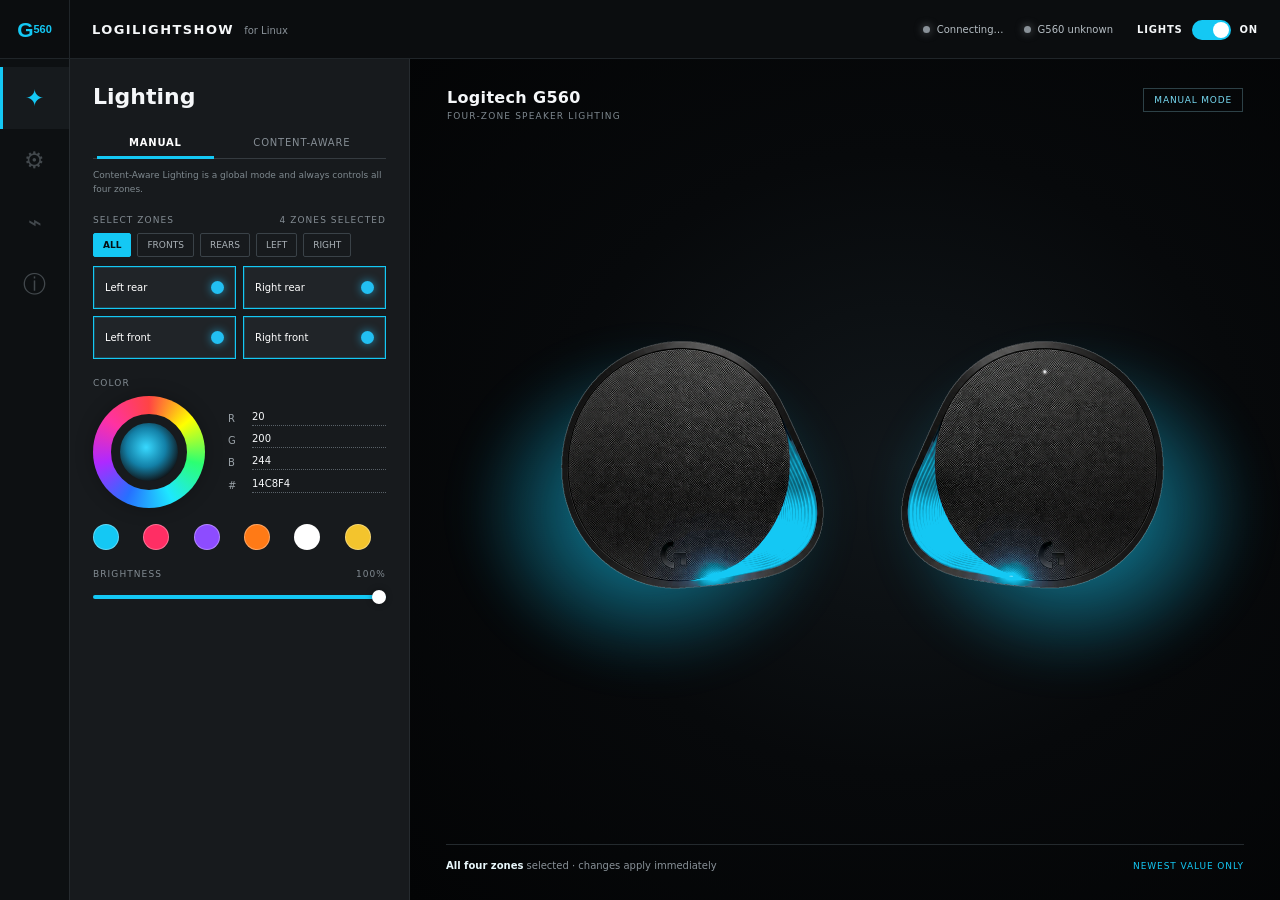
==== crates/logilightshow-gui/ui/index.html @ 654c5af3 "feat: add Tauri 2 GUI with a working Manual lighting page The new logilightshow-gui workspace crate " ====
<!doctype html>
<html lang="en">
  <head>
    <meta charset="utf-8" />
    <meta name="viewport" content="width=device-width, initial-scale=1" />
    <title>LogiLightShow</title>
    <link rel="stylesheet" href="styles.css" />
  </head>
  <body>
    <div class="gh-window" data-interactive-lighting>
      <header class="gh-top">
        <div class="brandmark">G<span class="brandmark-sub">560</span></div>
        <div class="appname">
          <strong>LogiLightShow</strong><span>for Linux</span>
        </div>
        <div class="service-line">
          <span class="status-chip" data-service-status>
            <i class="status-dot" data-service-dot></i
            ><span data-service-label>Connecting…</span>
          </span>
          <span class="status-chip" data-device-status>
            <i class="status-dot" data-device-dot></i
            ><span data-device-label>G560 unknown</span>
          </span>
        </div>
        <div class="master">
          <span>LIGHTS</span>
          <button
            class="switch"
            data-master-switch
            aria-pressed="true"
            aria-label="Master lights on/off"
          >
            <span class="switch-knob"></span>
          </button>
          <span data-master-label>ON</span>
        </div>
      </header>
      <div class="gh-body">
        <nav class="rail" aria-label="Primary">
          <button class="railitem active" data-page="lighting" aria-current="page">
            <span aria-hidden="true">✦</span>
            <span class="sr-only">Lighting</span>
          </button>
          <button class="railitem" data-page="setup" disabled title="Coming in Phase 3">
            <span aria-hidden="true">⚙</span>
            <span class="sr-only">Setup &amp; Service</span>
          </button>
          <button class="railitem" data-page="diagnostics" disabled title="Coming in Phase 3">
            <span aria-hidden="true">⌁</span>
            <span class="sr-only">Diagnostics</span>
          </button>
          <button class="railitem" data-page="about" disabled title="Coming in Phase 3">
            <span aria-hidden="true">ⓘ</span>
            <span class="sr-only">About</span>
          </button>
        </nav>
        <aside class="controls">
          <h3>Lighting</h3>
          <div class="tabs" role="tablist">
            <button class="tab active" role="tab" data-mode-tab="manual" aria-selected="true">
              Manual
            </button>
            <button class="tab" role="tab" data-mode-tab="content-aware" aria-selected="false">
              Content-Aware
            </button>
          </div>
          <div class="global-note">
            Content-Aware Lighting is a global mode and always controls all four
            zones.
          </div>

          <div class="eyebrow eyebrow-row">
            <span>Select zones</span>
            <span data-selection-count>4 zones selected</span>
          </div>
          <div class="groups">
            <button class="group active" data-group="all">All</button>
            <button class="group" data-group="fronts">Fronts</button>
            <button class="group" data-group="rears">Rears</button>
            <button class="group" data-group="left">Left</button>
            <button class="group" data-group="right">Right</button>
          </div>
          <div class="zone-grid">
            <button class="zone selected" data-zone="left-rear" aria-pressed="true">
              <span>Left rear</span><i class="led"></i>
            </button>
            <button class="zone selected" data-zone="right-rear" aria-pressed="true">
              <span>Right rear</span><i class="led"></i>
            </button>
            <button class="zone selected" data-zone="left-front" aria-pressed="true">
              <span>Left front</span><i class="led"></i>
            </button>
            <button class="zone selected" data-zone="right-front" aria-pressed="true">
              <span>Right front</span><i class="led"></i>
            </button>
          </div>

          <div class="eyebrow">Color</div>
          <div class="picker-row">
            <label class="colorwheel" title="Open the color picker">
              <input
                data-color-input
                type="color"
                value="#14c8f4"
                aria-label="Color for selected zones"
              />
            </label>
            <div>
              <div class="rgb" data-rgb-output>
                <span>R</span><b>20</b><span>G</span><b>200</b><span>B</span
                ><b>244</b>
              </div>
              <div class="rgb rgb-hex">
                <span>#</span><b data-hex-output>14C8F4</b>
              </div>
            </div>
          </div>
          <div class="palette">
            <button data-palette-color="#14C8F4" aria-label="Cyan"></button>
            <button data-palette-color="#FF2E64" aria-label="Pink"></button>
            <button data-palette-color="#8D4CFF" aria-label="Purple"></button>
            <button data-palette-color="#FF7A16" aria-label="Orange"></button>
            <button data-palette-color="#FFFFFF" aria-label="White"></button>
            <button data-palette-color="#F3C42D" aria-label="Yellow"></button>
          </div>

          <div class="eyebrow eyebrow-row">
            <span>Brightness</span>
            <span data-brightness-value>100%</span>
          </div>
          <input
            class="slider"
            type="range"
            min="0"
            max="100"
            step="1"
            value="100"
            data-brightness-input
            aria-label="Brightness for selected zones"
          />
        </aside>
        <main class="stage">
          <div class="device-head">
            <div class="device-title">
              <strong>Logitech G560</strong
              ><span>Four-zone speaker lighting</span>
            </div>
            <span class="status-badge" data-mode-badge>Manual mode</span>
          </div>
          <div class="hero">
            <div class="hero-pair">
              <div class="speaker-half">
                <div
                  class="rear-light-glow"
                  data-light-zone="left-rear"
                ></div>
                <img
                  class="speaker-image"
                  src="assets/g560-left-front-neutral-soft-apex-v2.png"
                  alt="Left G560 satellite"
                />
                <div
                  class="light-tint left-front"
                  data-light-zone="left-front"
                ></div>
              </div>
              <div class="speaker-half">
                <div
                  class="rear-light-glow"
                  data-light-zone="right-rear"
                ></div>
                <img
                  class="speaker-image"
                  src="assets/g560-right-front-neutral-soft-apex-v2.png"
                  alt="Right G560 satellite"
                />
                <div
                  class="light-tint right-front"
                  data-light-zone="right-front"
                ></div>
              </div>
            </div>
          </div>
          <div class="stage-foot">
            <div class="selected-copy">
              <b data-selection-copy>All four zones</b> selected · changes apply
              immediately
            </div>
            <div class="live" data-live-label>Newest value only</div>
          </div>
          <div class="banner" data-banner hidden>
            <span data-banner-text></span>
          </div>
        </main>
      </div>
    </div>
    <script src="app.js" type="module"></script>
  </body>
</html>
---- crates/logilightshow-gui/ui/styles.css ----
:root {
  --cyan: #14c8f4;
  --ink: #07090b;
  --panel: #171a1d;
  --panel2: #202428;
  --line: #30363b;
  --copy: #f5f7f9;
  --muted: #899198;
  --danger: #ff6a6a;
  --warn: #f3c42d;
  --ok: #5ee394;
}

* {
  box-sizing: border-box;
}

html,
body {
  margin: 0;
  padding: 0;
  height: 100%;
  background: var(--ink);
  color: var(--copy);
  font-family: system-ui, -apple-system, "Segoe UI", sans-serif;
  font-size: 13px;
  overflow: hidden;
}

.sr-only {
  position: absolute;
  width: 1px;
  height: 1px;
  padding: 0;
  margin: -1px;
  overflow: hidden;
  clip: rect(0, 0, 0, 0);
  border: 0;
}

.gh-window {
  height: 100vh;
  display: grid;
  grid-template-rows: 59px 1fr;
  background: var(--ink);
}

.gh-top {
  display: grid;
  grid-template-columns: 70px 340px 1fr auto;
  align-items: center;
  border-bottom: 1px solid #202529;
  background: #0b0d0f;
}

.brandmark {
  width: 70px;
  height: 59px;
  display: flex;
  align-items: center;
  justify-content: center;
  color: var(--cyan);
  font: 900 21px/1 sans-serif;
  letter-spacing: -2px;
  border-right: 1px solid #202529;
}
.brandmark-sub {
  font-size: 11px;
  letter-spacing: 0;
  margin-left: 2px;
}

.appname {
  padding-left: 22px;
}
.appname strong {
  font-size: 13px;
  letter-spacing: 0.11em;
  text-transform: uppercase;
}
.appname span {
  color: var(--muted);
  font-size: 10px;
  margin-left: 10px;
}

.service-line {
  justify-self: end;
  display: flex;
  gap: 20px;
  align-items: center;
  font-size: 10px;
  color: #b6bec4;
  padding-right: 6px;
}

.status-chip {
  display: inline-flex;
  align-items: center;
  gap: 7px;
}
.status-dot {
  width: 7px;
  height: 7px;
  border-radius: 50%;
  background: var(--muted);
  box-shadow: 0 0 8px rgba(160, 168, 173, 0.6);
  transition: background 120ms, box-shadow 120ms;
}
.status-dot.ok {
  background: var(--ok);
  box-shadow: 0 0 9px rgba(94, 227, 148, 0.72);
}
.status-dot.warn {
  background: var(--warn);
  box-shadow: 0 0 9px rgba(243, 196, 45, 0.6);
}
.status-dot.error {
  background: var(--danger);
  box-shadow: 0 0 9px rgba(255, 106, 106, 0.6);
}

.master {
  margin: 0 22px 0 18px;
  display: flex;
  gap: 9px;
  align-items: center;
  font-size: 10px;
  font-weight: 750;
  letter-spacing: 0.08em;
}
.switch {
  width: 39px;
  height: 20px;
  background: var(--cyan);
  border: none;
  border-radius: 20px;
  position: relative;
  cursor: pointer;
  padding: 0;
  transition: background 120ms;
}
.switch[aria-pressed="false"] {
  background: #3a4147;
}
.switch-knob {
  position: absolute;
  top: 2px;
  right: 2px;
  width: 16px;
  height: 16px;
  border-radius: 50%;
  background: white;
  transition: right 120ms, left 120ms;
}
.switch[aria-pressed="false"] .switch-knob {
  right: auto;
  left: 2px;
}
.switch:focus-visible {
  outline: 2px solid var(--cyan);
  outline-offset: 2px;
}

.gh-body {
  display: grid;
  grid-template-columns: 70px 340px 1fr;
  min-height: 0;
}

.rail {
  border-right: 1px solid #262b2f;
  background: #0d1012;
  padding-top: 8px;
  display: flex;
  flex-direction: column;
}
.railitem {
  height: 62px;
  border: none;
  background: transparent;
  color: #778087;
  font-size: 23px;
  cursor: pointer;
  position: relative;
  display: flex;
  align-items: center;
  justify-content: center;
}
.railitem[disabled] {
  cursor: not-allowed;
  opacity: 0.5;
}
.railitem.active {
  background: #161a1d;
  color: var(--cyan);
}
.railitem.active::before {
  content: "";
  position: absolute;
  left: 0;
  top: 0;
  bottom: 0;
  width: 3px;
  background: var(--cyan);
}
.railitem:focus-visible {
  outline: 2px solid var(--cyan);
  outline-offset: -4px;
}

.controls {
  background: var(--panel);
  border-right: 1px solid #262b2f;
  padding: 25px 23px 20px;
  overflow-y: auto;
}
.controls.locked {
  opacity: 0.55;
  pointer-events: none;
}
.controls h3 {
  margin: 0 0 19px;
  font-size: 22px;
  font-weight: 720;
}

.eyebrow {
  color: #838c93;
  font-size: 9px;
  text-transform: uppercase;
  letter-spacing: 0.12em;
  margin: 19px 0 8px;
}
.eyebrow-row {
  display: flex;
  justify-content: space-between;
  align-items: baseline;
}

.tabs {
  display: grid;
  grid-template-columns: 1fr 1.35fr;
  border-bottom: 1px solid #353b40;
  margin-bottom: 22px;
}
.tab {
  padding: 9px 3px 10px;
  text-align: center;
  color: #858d94;
  font-size: 10px;
  text-transform: uppercase;
  letter-spacing: 0.08em;
  position: relative;
  background: transparent;
  border: none;
  cursor: pointer;
  font-family: inherit;
}
.tab.active {
  color: white;
  font-weight: 800;
}
.tab.active::after {
  content: "";
  position: absolute;
  left: 4px;
  right: 4px;
  bottom: -1px;
  height: 3px;
  background: var(--cyan);
}
.tab:focus-visible {
  outline: 2px solid var(--cyan);
  outline-offset: 2px;
}

.global-note {
  margin: -12px 0 17px;
  font-size: 9px;
  line-height: 1.5;
  color: #7f898f;
}

.groups {
  display: flex;
  gap: 6px;
  flex-wrap: wrap;
}
.group {
  border: 1px solid #3a4248;
  color: #aab1b7;
  border-radius: 2px;
  padding: 6px 9px;
  font: inherit;
  font-size: 9px;
  text-transform: uppercase;
  background: transparent;
  cursor: pointer;
}
.group.active {
  color: #061015;
  background: var(--cyan);
  border-color: var(--cyan);
  font-weight: 800;
}
.group:focus-visible {
  outline: 2px solid var(--cyan);
  outline-offset: 2px;
}

.zone-grid {
  display: grid;
  grid-template-columns: 1fr 1fr;
  gap: 7px;
  margin-top: 9px;
}
.zone {
  height: 43px;
  border: 1px solid #3a4147;
  background: #202428;
  display: flex;
  align-items: center;
  justify-content: space-between;
  padding: 0 11px;
  font: inherit;
  font-size: 10px;
  color: #aeb5ba;
  cursor: pointer;
}
.zone.selected {
  border-color: var(--cyan);
  color: white;
  box-shadow: inset 0 0 0 1px rgba(20, 200, 244, 0.2);
}
.zone.mixed {
  border-color: var(--warn);
}
.zone:focus-visible {
  outline: 2px solid var(--cyan);
  outline-offset: -1px;
}
.led {
  width: 13px;
  height: 13px;
  border-radius: 50%;
  background: #22bff2;
  box-shadow: 0 0 10px rgba(34, 191, 242, 0.7);
  transition: background-color 80ms;
}

.picker-row {
  display: grid;
  grid-template-columns: 116px 1fr;
  align-items: center;
  gap: 19px;
  margin-top: 2px;
}
.colorwheel {
  width: 112px;
  height: 112px;
  border-radius: 50%;
  background: conic-gradient(
    #f44,
    #ff0,
    #2cff72,
    #1ee7ff,
    #2670ff,
    #ae29ff,
    #ff32a2,
    #f44
  );
  position: relative;
  box-shadow: 0 0 18px rgba(0, 0, 0, 0.28);
  cursor: pointer;
  display: block;
}
.colorwheel::before {
  content: "";
  position: absolute;
  inset: 18px;
  border-radius: 50%;
  background: radial-gradient(
    circle at 45% 42%,
    #38d9ff 0,
    #1380a7 42%,
    #101519 75%
  );
  border: 9px solid var(--panel);
  pointer-events: none;
}
.colorwheel input {
  position: absolute;
  inset: 0;
  z-index: 2;
  width: 100%;
  height: 100%;
  opacity: 0;
  cursor: pointer;
}

.rgb {
  display: grid;
  grid-template-columns: 15px 1fr;
  gap: 7px 9px;
  font-size: 10px;
  align-items: center;
}
.rgb span {
  color: #9aa2a8;
}
.rgb b {
  font-weight: 500;
  padding-bottom: 3px;
  border-bottom: 1px dotted #596168;
}
.rgb-hex {
  margin-top: 8px;
}

.palette {
  display: grid;
  grid-template-columns: repeat(6, 1fr);
  gap: 9px;
  margin-top: 16px;
}
.palette button {
  display: block;
  width: 26px;
  height: 26px;
  border-radius: 50%;
  border: 1px solid rgba(255, 255, 255, 0.32);
  padding: 0;
  background: #14c8f4;
  cursor: pointer;
}
.palette button:nth-child(2) {
  background: #ff2e64;
}
.palette button:nth-child(3) {
  background: #8d4cff;
}
.palette button:nth-child(4) {
  background: #ff7a16;
}
.palette button:nth-child(5) {
  background: #fff;
}
.palette button:nth-child(6) {
  background: #f3c42d;
}
.palette button:focus-visible {
  outline: 2px solid var(--cyan);
  outline-offset: 2px;
}

.slider {
  -webkit-appearance: none;
  appearance: none;
  width: 100%;
  height: 4px;
  border-radius: 2px;
  background: linear-gradient(90deg, var(--cyan) 0 var(--pct, 100%), #667077 var(--pct, 100%) 100%);
  outline: none;
  margin: 6px 0 8px;
}
.slider::-webkit-slider-thumb {
  -webkit-appearance: none;
  width: 14px;
  height: 14px;
  border-radius: 50%;
  background: white;
  border: none;
  cursor: pointer;
  box-shadow: 0 0 6px rgba(0, 0, 0, 0.4);
}
.slider::-moz-range-thumb {
  width: 14px;
  height: 14px;
  border-radius: 50%;
  background: white;
  border: none;
  cursor: pointer;
  box-shadow: 0 0 6px rgba(0, 0, 0, 0.4);
}

.stage {
  position: relative;
  overflow: hidden;
  background: radial-gradient(
    ellipse at 56% 48%,
    #11171b 0,
    #07090b 50%,
    #030405 100%
  );
  min-width: 400px;
}
.device-head {
  position: absolute;
  z-index: 3;
  top: 29px;
  left: 37px;
  right: 37px;
  display: flex;
  align-items: start;
  justify-content: space-between;
}
.device-title strong {
  display: block;
  font-size: 16px;
  letter-spacing: 0.02em;
}
.device-title span {
  font-size: 9px;
  color: #7e888f;
  text-transform: uppercase;
  letter-spacing: 0.13em;
}
.status-badge {
  border: 1px solid #2d4147;
  color: #77d9f1;
  padding: 6px 10px;
  font-size: 9px;
  text-transform: uppercase;
  letter-spacing: 0.09em;
}
.hero {
  position: absolute;
  left: 7%;
  right: 3%;
  top: 95px;
  bottom: 104px;
  display: flex;
  align-items: center;
  justify-content: center;
}
.hero-pair {
  width: 100%;
  max-width: 840px;
  height: 100%;
  display: flex;
  gap: 8%;
}
.speaker-half {
  flex: 1 1 0;
  min-width: 0;
  height: 100%;
  display: flex;
  align-items: center;
  justify-content: center;
  position: relative;
  isolation: isolate;
}
.speaker-half .speaker-image {
  width: 100%;
  height: 100%;
  object-fit: contain;
  filter: brightness(1.18) contrast(1.07);
  position: relative;
  z-index: 2;
}
.rear-light-glow {
  position: absolute;
  z-index: 1;
  left: 1%;
  right: 1%;
  bottom: 20%;
  height: 49%;
  border-radius: 50%;
  pointer-events: none;
  background: radial-gradient(
    ellipse at center,
    var(--zone-color, #14c8f4) 0,
    color-mix(in srgb, var(--zone-color, #14c8f4) 55%, transparent) 34%,
    transparent 72%
  );
  filter: blur(24px);
  opacity: 0.72;
  transition: background 35ms linear;
}
.light-tint {
  position: absolute;
  z-index: 3;
  inset: 0;
  pointer-events: none;
  background: var(--zone-color, #14c8f4);
  mix-blend-mode: multiply;
  -webkit-mask-position: center;
  -webkit-mask-repeat: no-repeat;
  -webkit-mask-size: contain;
  mask-position: center;
  mask-repeat: no-repeat;
  mask-size: contain;
  transition: background-color 35ms linear;
}
.light-tint.left-front {
  -webkit-mask-image: url("assets/g560-left-front-light-coverage.png");
  mask-image: url("assets/g560-left-front-light-coverage.png");
}
.light-tint.right-front {
  -webkit-mask-image: url("assets/g560-right-front-light-coverage.png");
  mask-image: url("assets/g560-right-front-light-coverage.png");
}
.stage-foot {
  position: absolute;
  left: 36px;
  right: 36px;
  bottom: 29px;
  padding-top: 15px;
  border-top: 1px solid #242a2e;
  display: flex;
  justify-content: space-between;
  align-items: center;
}
.selected-copy {
  font-size: 10px;
  color: #899198;
}
.selected-copy b {
  color: #eaf8fc;
}
.live {
  color: var(--cyan);
  font-size: 9px;
  text-transform: uppercase;
  letter-spacing: 0.1em;
}

.banner {
  position: absolute;
  left: 36px;
  right: 36px;
  bottom: 62px;
  padding: 10px 14px;
  background: rgba(255, 106, 106, 0.12);
  border: 1px solid rgba(255, 106, 106, 0.45);
  color: #ffd7d7;
  font-size: 11px;
  border-radius: 3px;
  z-index: 4;
}
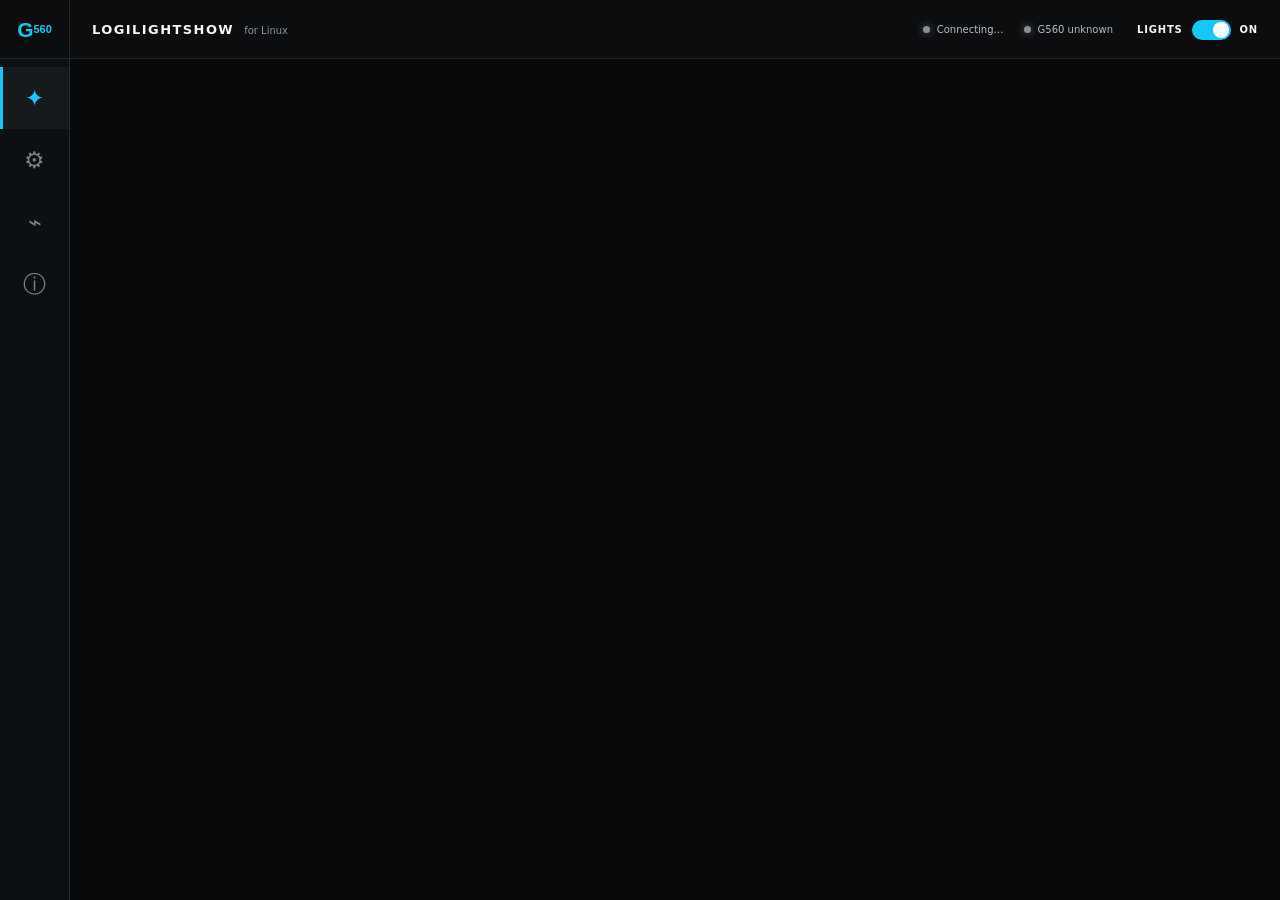
==== commit 228ac25b: "feat: add Content-Aware, Setup & Service, Diagnostics, and About pages The GUI now navigates all fou" ====
--- a/crates/logilightshow-gui/ui/index.html
+++ b/crates/logilightshow-gui/ui/index.html
@@ -42,157 +42,340 @@
             <span aria-hidden="true">✦</span>
             <span class="sr-only">Lighting</span>
           </button>
-          <button class="railitem" data-page="setup" disabled title="Coming in Phase 3">
+          <button class="railitem" data-page="setup">
             <span aria-hidden="true">⚙</span>
             <span class="sr-only">Setup &amp; Service</span>
           </button>
-          <button class="railitem" data-page="diagnostics" disabled title="Coming in Phase 3">
+          <button class="railitem" data-page="diagnostics">
             <span aria-hidden="true">⌁</span>
             <span class="sr-only">Diagnostics</span>
           </button>
-          <button class="railitem" data-page="about" disabled title="Coming in Phase 3">
+          <button class="railitem" data-page="about">
             <span aria-hidden="true">ⓘ</span>
             <span class="sr-only">About</span>
           </button>
         </nav>
-        <aside class="controls">
-          <h3>Lighting</h3>
-          <div class="tabs" role="tablist">
-            <button class="tab active" role="tab" data-mode-tab="manual" aria-selected="true">
-              Manual
-            </button>
-            <button class="tab" role="tab" data-mode-tab="content-aware" aria-selected="false">
-              Content-Aware
-            </button>
+
+        <!-- LIGHTING PAGE -->
+        <section class="page page-lighting" data-page-body="lighting">
+          <aside class="controls">
+            <h3>Lighting</h3>
+            <div class="tabs" role="tablist">
+              <button class="tab active" role="tab" data-mode-tab="manual" aria-selected="true">
+                Manual
+              </button>
+              <button class="tab" role="tab" data-mode-tab="content-aware" aria-selected="false">
+                Content-Aware
+              </button>
+            </div>
+            <div class="global-note">
+              Content-Aware Lighting is a global mode and always controls all
+              four zones.
+            </div>
+
+            <!-- Manual controls -->
+            <div class="mode-panel" data-mode-panel="manual">
+              <div class="eyebrow eyebrow-row">
+                <span>Select zones</span>
+                <span data-selection-count>4 zones selected</span>
+              </div>
+              <div class="groups">
+                <button class="group active" data-group="all">All</button>
+                <button class="group" data-group="fronts">Fronts</button>
+                <button class="group" data-group="rears">Rears</button>
+                <button class="group" data-group="left">Left</button>
+                <button class="group" data-group="right">Right</button>
+              </div>
+              <div class="zone-grid">
+                <button class="zone selected" data-zone="left-rear" aria-pressed="true">
+                  <span>Left rear</span><i class="led"></i>
+                </button>
+                <button class="zone selected" data-zone="right-rear" aria-pressed="true">
+                  <span>Right rear</span><i class="led"></i>
+                </button>
+                <button class="zone selected" data-zone="left-front" aria-pressed="true">
+                  <span>Left front</span><i class="led"></i>
+                </button>
+                <button class="zone selected" data-zone="right-front" aria-pressed="true">
+                  <span>Right front</span><i class="led"></i>
+                </button>
+              </div>
+              <div class="eyebrow">Color</div>
+              <div class="picker-row">
+                <label class="colorwheel" title="Open the color picker">
+                  <input
+                    data-color-input
+                    type="color"
+                    value="#14c8f4"
+                    aria-label="Color for selected zones"
+                  />
+                </label>
+                <div>
+                  <div class="rgb" data-rgb-output>
+                    <span>R</span><b>20</b><span>G</span><b>200</b><span>B</span
+                    ><b>244</b>
+                  </div>
+                  <div class="rgb rgb-hex">
+                    <span>#</span><b data-hex-output>14C8F4</b>
+                  </div>
+                </div>
+              </div>
+              <div class="palette">
+                <button data-palette-color="#14C8F4" aria-label="Cyan"></button>
+                <button data-palette-color="#FF2E64" aria-label="Pink"></button>
+                <button data-palette-color="#8D4CFF" aria-label="Purple"></button>
+                <button data-palette-color="#FF7A16" aria-label="Orange"></button>
+                <button data-palette-color="#FFFFFF" aria-label="White"></button>
+                <button data-palette-color="#F3C42D" aria-label="Yellow"></button>
+              </div>
+              <div class="eyebrow eyebrow-row">
+                <span>Brightness</span>
+                <span data-brightness-value>100%</span>
+              </div>
+              <input
+                class="slider"
+                type="range"
+                min="0"
+                max="100"
+                step="1"
+                value="100"
+                data-brightness-input
+                aria-label="Brightness for selected zones"
+              />
+            </div>
+
+            <!-- Content-Aware controls -->
+            <div class="mode-panel" data-mode-panel="content-aware" hidden>
+              <div class="eyebrow">Capture backend</div>
+              <div class="ca-summary">
+                <div class="ca-row">
+                  <span>Backend</span>
+                  <b data-ca-backend>Desktop Portal</b>
+                </div>
+                <div class="ca-row">
+                  <span>Capture</span>
+                  <b data-ca-capture>—</b>
+                </div>
+                <div class="ca-row">
+                  <span>Rate</span>
+                  <b data-ca-rate>—</b>
+                </div>
+                <div class="ca-row">
+                  <span>Stalls</span>
+                  <b data-ca-stalls>0</b>
+                </div>
+              </div>
+              <div class="ca-actions">
+                <button class="pill primary" data-choose-display>
+                  Choose display…
+                </button>
+                <button class="pill" data-restart-capture>Restart capture</button>
+              </div>
+              <p class="ca-note">
+                Desktop Portal reopens the system monitor chooser. Gaming Mode
+                uses the direct Gamescope PipeWire node and does not use the
+                portal.
+              </p>
+            </div>
+          </aside>
+          <main class="stage">
+            <div class="device-head">
+              <div class="device-title">
+                <strong>Logitech G560</strong
+                ><span>Four-zone speaker lighting</span>
+              </div>
+              <span class="status-badge" data-mode-badge>Manual mode</span>
+            </div>
+            <div class="hero">
+              <div class="hero-pair">
+                <div class="speaker-half">
+                  <div class="rear-light-glow" data-light-zone="left-rear"></div>
+                  <img
+                    class="speaker-image"
+                    src="assets/g560-left-front-neutral-soft-apex-v2.png"
+                    alt="Left G560 satellite"
+                  />
+                  <div class="light-tint left-front" data-light-zone="left-front"></div>
+                </div>
+                <div class="speaker-half">
+                  <div class="rear-light-glow" data-light-zone="right-rear"></div>
+                  <img
+                    class="speaker-image"
+                    src="assets/g560-right-front-neutral-soft-apex-v2.png"
+                    alt="Right G560 satellite"
+                  />
+                  <div class="light-tint right-front" data-light-zone="right-front"></div>
+                </div>
+              </div>
+            </div>
+            <div class="stage-foot">
+              <div class="selected-copy">
+                <b data-selection-copy>All four zones</b> selected · changes
+                apply immediately
+              </div>
+              <div class="live" data-live-label>Newest value only</div>
+            </div>
+            <div class="banner" data-banner hidden>
+              <span data-banner-text></span>
+            </div>
+          </main>
+        </section>
+
+        <!-- SETUP PAGE -->
+        <section class="page page-solo" data-page-body="setup" hidden>
+          <div class="page-inner">
+            <h2>Setup &amp; Service</h2>
+            <p class="page-lede">
+              Set up device access and the background service. Everything below
+              is safe to re-run.
+            </p>
+
+            <div class="card">
+              <h3>Speaker access (udev rule)</h3>
+              <p>
+                Grants your user session access to the G560's HID interface so
+                LogiLightShow can write colors without root.
+              </p>
+              <ul class="stat-list" data-udev-stats>
+                <li>Rule installed: <b data-udev-rule>checking…</b></li>
+                <li>G560 detected: <b data-udev-device>checking…</b></li>
+                <li>User can write: <b data-udev-writable>checking…</b></li>
+              </ul>
+              <div class="card-actions">
+                <button class="pill primary" data-install-udev>
+                  Install / repair udev rule
+                </button>
+                <button class="pill" data-refresh-udev>Recheck</button>
+              </div>
+              <div class="action-outcome" data-udev-outcome hidden></div>
+            </div>
+
+            <div class="card">
+              <h3>Background service (systemd user unit)</h3>
+              <p>
+                Installs a per-user systemd unit that keeps lighting running
+                even when the GUI is closed.
+              </p>
+              <ul class="stat-list" data-service-stats>
+                <li>Unit installed: <b data-service-installed>checking…</b></li>
+                <li>Enabled at login: <b data-service-enabled>checking…</b></li>
+                <li>Currently active: <b data-service-active>checking…</b></li>
+                <li>Unit path: <code data-service-path>—</code></li>
+              </ul>
+              <div class="card-actions">
+                <button class="pill primary" data-install-service>
+                  Install &amp; enable
+                </button>
+                <button class="pill" data-service-start>Start</button>
+                <button class="pill" data-service-stop>Stop</button>
+                <button class="pill" data-service-restart>Restart</button>
+                <button class="pill" data-refresh-service>Recheck</button>
+              </div>
+              <div class="action-outcome" data-service-outcome hidden></div>
+            </div>
           </div>
-          <div class="global-note">
-            Content-Aware Lighting is a global mode and always controls all four
-            zones.
+        </section>
+
+        <!-- DIAGNOSTICS PAGE -->
+        <section class="page page-solo" data-page-body="diagnostics" hidden>
+          <div class="page-inner">
+            <h2>Diagnostics</h2>
+            <p class="page-lede">
+              Runtime health and color-free counters. Nothing here contains
+              captured imagery, sampled colors, or color history.
+            </p>
+
+            <div class="metric-grid">
+              <div class="metric">
+                <div class="metric-label">Service</div>
+                <div class="metric-value" data-diag-service>—</div>
+              </div>
+              <div class="metric">
+                <div class="metric-label">G560 writer</div>
+                <div class="metric-value" data-diag-writer>—</div>
+              </div>
+              <div class="metric">
+                <div class="metric-label">Capture</div>
+                <div class="metric-value" data-diag-capture>—</div>
+              </div>
+              <div class="metric">
+                <div class="metric-label">Mode</div>
+                <div class="metric-value" data-diag-mode>—</div>
+              </div>
+              <div class="metric">
+                <div class="metric-label">Backend</div>
+                <div class="metric-value" data-diag-backend>—</div>
+              </div>
+              <div class="metric">
+                <div class="metric-label">Frames captured</div>
+                <div class="metric-value" data-diag-frames>0</div>
+              </div>
+              <div class="metric">
+                <div class="metric-label">Newest replacements</div>
+                <div class="metric-value" data-diag-newest>0</div>
+              </div>
+              <div class="metric">
+                <div class="metric-label">Capture stalls</div>
+                <div class="metric-value" data-diag-stalls>0</div>
+              </div>
+              <div class="metric">
+                <div class="metric-label">USB report failures</div>
+                <div class="metric-value" data-diag-usbfail>0</div>
+              </div>
+              <div class="metric">
+                <div class="metric-label">USB recoveries</div>
+                <div class="metric-value" data-diag-usbrec>0</div>
+              </div>
+              <div class="metric">
+                <div class="metric-label">Capture rate</div>
+                <div class="metric-value" data-diag-rate>—</div>
+              </div>
+              <div class="metric">
+                <div class="metric-label">Revision</div>
+                <div class="metric-value" data-diag-revision>0</div>
+              </div>
+            </div>
+
+            <div class="card-actions">
+              <button class="pill primary" data-copy-diagnostics>
+                Copy diagnostic report
+              </button>
+              <span class="copy-feedback" data-copy-feedback></span>
+            </div>
           </div>
-
-          <div class="eyebrow eyebrow-row">
-            <span>Select zones</span>
-            <span data-selection-count>4 zones selected</span>
+        </section>
+
+        <!-- ABOUT PAGE -->
+        <section class="page page-solo" data-page-body="about" hidden>
+          <div class="page-inner">
+            <h2>About</h2>
+            <p class="page-lede">
+              LogiLightShow is a Linux-native lighting controller for the
+              Logitech G560 speaker set.
+            </p>
+            <ul class="stat-list" data-about-info>
+              <li>GUI version: <b data-about-gui>—</b></li>
+              <li>Service API version: <b data-about-api>—</b></li>
+              <li>Bus name: <code data-about-bus>—</code></li>
+              <li>Build target: <b data-about-target>—</b></li>
+              <li>Distribution: <b data-about-distro>—</b></li>
+              <li>Session type: <b data-about-session>—</b></li>
+              <li>Desktop: <b data-about-desktop>—</b></li>
+              <li>Kernel: <b data-about-kernel>—</b></li>
+            </ul>
+            <p class="page-lede">
+              This application stores no captured imagery, sampled colors,
+              color history, cloud accounts, or telemetry. All device access
+              is local.
+            </p>
+            <div class="card-actions">
+              <button class="pill primary" data-copy-version>
+                Copy version information
+              </button>
+              <span class="copy-feedback" data-version-feedback></span>
+            </div>
           </div>
-          <div class="groups">
-            <button class="group active" data-group="all">All</button>
-            <button class="group" data-group="fronts">Fronts</button>
-            <button class="group" data-group="rears">Rears</button>
-            <button class="group" data-group="left">Left</button>
-            <button class="group" data-group="right">Right</button>
-          </div>
-          <div class="zone-grid">
-            <button class="zone selected" data-zone="left-rear" aria-pressed="true">
-              <span>Left rear</span><i class="led"></i>
-            </button>
-            <button class="zone selected" data-zone="right-rear" aria-pressed="true">
-              <span>Right rear</span><i class="led"></i>
-            </button>
-            <button class="zone selected" data-zone="left-front" aria-pressed="true">
-              <span>Left front</span><i class="led"></i>
-            </button>
-            <button class="zone selected" data-zone="right-front" aria-pressed="true">
-              <span>Right front</span><i class="led"></i>
-            </button>
-          </div>
-
-          <div class="eyebrow">Color</div>
-          <div class="picker-row">
-            <label class="colorwheel" title="Open the color picker">
-              <input
-                data-color-input
-                type="color"
-                value="#14c8f4"
-                aria-label="Color for selected zones"
-              />
-            </label>
-            <div>
-              <div class="rgb" data-rgb-output>
-                <span>R</span><b>20</b><span>G</span><b>200</b><span>B</span
-                ><b>244</b>
-              </div>
-              <div class="rgb rgb-hex">
-                <span>#</span><b data-hex-output>14C8F4</b>
-              </div>
-            </div>
-          </div>
-          <div class="palette">
-            <button data-palette-color="#14C8F4" aria-label="Cyan"></button>
-            <button data-palette-color="#FF2E64" aria-label="Pink"></button>
-            <button data-palette-color="#8D4CFF" aria-label="Purple"></button>
-            <button data-palette-color="#FF7A16" aria-label="Orange"></button>
-            <button data-palette-color="#FFFFFF" aria-label="White"></button>
-            <button data-palette-color="#F3C42D" aria-label="Yellow"></button>
-          </div>
-
-          <div class="eyebrow eyebrow-row">
-            <span>Brightness</span>
-            <span data-brightness-value>100%</span>
-          </div>
-          <input
-            class="slider"
-            type="range"
-            min="0"
-            max="100"
-            step="1"
-            value="100"
-            data-brightness-input
-            aria-label="Brightness for selected zones"
-          />
-        </aside>
-        <main class="stage">
-          <div class="device-head">
-            <div class="device-title">
-              <strong>Logitech G560</strong
-              ><span>Four-zone speaker lighting</span>
-            </div>
-            <span class="status-badge" data-mode-badge>Manual mode</span>
-          </div>
-          <div class="hero">
-            <div class="hero-pair">
-              <div class="speaker-half">
-                <div
-                  class="rear-light-glow"
-                  data-light-zone="left-rear"
-                ></div>
-                <img
-                  class="speaker-image"
-                  src="assets/g560-left-front-neutral-soft-apex-v2.png"
-                  alt="Left G560 satellite"
-                />
-                <div
-                  class="light-tint left-front"
-                  data-light-zone="left-front"
-                ></div>
-              </div>
-              <div class="speaker-half">
-                <div
-                  class="rear-light-glow"
-                  data-light-zone="right-rear"
-                ></div>
-                <img
-                  class="speaker-image"
-                  src="assets/g560-right-front-neutral-soft-apex-v2.png"
-                  alt="Right G560 satellite"
-                />
-                <div
-                  class="light-tint right-front"
-                  data-light-zone="right-front"
-                ></div>
-              </div>
-            </div>
-          </div>
-          <div class="stage-foot">
-            <div class="selected-copy">
-              <b data-selection-copy>All four zones</b> selected · changes apply
-              immediately
-            </div>
-            <div class="live" data-live-label>Newest value only</div>
-          </div>
-          <div class="banner" data-banner hidden>
-            <span data-banner-text></span>
-          </div>
-        </main>
+        </section>
       </div>
     </div>
     <script src="app.js" type="module"></script>
--- a/crates/logilightshow-gui/ui/styles.css
+++ b/crates/logilightshow-gui/ui/styles.css
@@ -164,8 +164,243 @@
 
 .gh-body {
   display: grid;
-  grid-template-columns: 70px 340px 1fr;
+  grid-template-columns: 70px 1fr;
   min-height: 0;
+}
+
+.page {
+  display: none;
+  min-height: 0;
+  min-width: 0;
+}
+.page-lighting {
+  display: grid;
+  grid-template-columns: 340px 1fr;
+  min-height: 0;
+}
+.page-solo {
+  overflow-y: auto;
+  padding: 32px 40px;
+  background: var(--panel);
+}
+.page.active {
+  display: block;
+}
+.page-lighting.active {
+  display: grid;
+}
+.page-lighting {
+  display: none;
+}
+.page-lighting.active {
+  display: grid;
+}
+
+.page-inner {
+  max-width: 780px;
+  margin: 0 auto;
+}
+.page-inner h2 {
+  margin: 0 0 8px;
+  font-size: 24px;
+  font-weight: 720;
+}
+.page-lede {
+  color: var(--muted);
+  font-size: 12px;
+  margin: 0 0 20px;
+  line-height: 1.5;
+}
+
+.card {
+  background: #15191c;
+  border: 1px solid #2c3237;
+  padding: 20px 22px;
+  margin-bottom: 18px;
+  border-radius: 4px;
+}
+.card h3 {
+  margin: 0 0 6px;
+  font-size: 14px;
+  font-weight: 700;
+  letter-spacing: 0.02em;
+}
+.card p {
+  margin: 0 0 14px;
+  color: var(--muted);
+  font-size: 11px;
+  line-height: 1.6;
+}
+
+.stat-list {
+  list-style: none;
+  padding: 0;
+  margin: 0 0 16px;
+  display: grid;
+  gap: 6px;
+  font-size: 12px;
+  color: #b6bec4;
+}
+.stat-list b {
+  color: var(--copy);
+  font-weight: 600;
+}
+.stat-list code {
+  font-family: ui-monospace, "SF Mono", Menlo, monospace;
+  font-size: 10.5px;
+  color: #a6bbc6;
+  background: #0d1114;
+  padding: 1px 6px;
+  border-radius: 2px;
+}
+.stat-list b.ok {
+  color: var(--ok);
+}
+.stat-list b.warn {
+  color: var(--warn);
+}
+.stat-list b.error {
+  color: var(--danger);
+}
+
+.card-actions {
+  display: flex;
+  gap: 8px;
+  flex-wrap: wrap;
+  align-items: center;
+}
+.pill {
+  border: 1px solid #3a4248;
+  color: #d4dbe0;
+  background: transparent;
+  padding: 8px 14px;
+  font: inherit;
+  font-size: 11px;
+  border-radius: 2px;
+  cursor: pointer;
+  transition: background 100ms, border-color 100ms;
+}
+.pill:hover:not(:disabled) {
+  border-color: #4b555c;
+  background: #1c2126;
+}
+.pill.primary {
+  color: #061015;
+  background: var(--cyan);
+  border-color: var(--cyan);
+  font-weight: 700;
+}
+.pill.primary:hover:not(:disabled) {
+  background: #43d5f7;
+  border-color: #43d5f7;
+}
+.pill:disabled {
+  opacity: 0.55;
+  cursor: not-allowed;
+}
+.pill:focus-visible {
+  outline: 2px solid var(--cyan);
+  outline-offset: 2px;
+}
+
+.action-outcome {
+  margin-top: 12px;
+  padding: 10px 14px;
+  border-radius: 3px;
+  font-size: 11px;
+  line-height: 1.5;
+}
+.action-outcome.ok {
+  background: rgba(94, 227, 148, 0.09);
+  border: 1px solid rgba(94, 227, 148, 0.4);
+  color: #d0f5df;
+}
+.action-outcome.err {
+  background: rgba(255, 106, 106, 0.09);
+  border: 1px solid rgba(255, 106, 106, 0.42);
+  color: #ffd7d7;
+}
+
+.metric-grid {
+  display: grid;
+  grid-template-columns: repeat(auto-fill, minmax(180px, 1fr));
+  gap: 10px;
+  margin-bottom: 20px;
+}
+.metric {
+  background: #15191c;
+  border: 1px solid #2c3237;
+  padding: 12px 14px;
+  border-radius: 3px;
+}
+.metric-label {
+  font-size: 9px;
+  text-transform: uppercase;
+  letter-spacing: 0.12em;
+  color: var(--muted);
+  margin-bottom: 5px;
+}
+.metric-value {
+  font-size: 18px;
+  font-weight: 600;
+  color: var(--copy);
+  font-variant-numeric: tabular-nums;
+}
+.metric-value.ok {
+  color: var(--ok);
+}
+.metric-value.warn {
+  color: var(--warn);
+}
+.metric-value.error {
+  color: var(--danger);
+}
+
+.copy-feedback {
+  font-size: 10px;
+  color: var(--ok);
+  margin-left: 4px;
+}
+
+/* Content-Aware inline panel */
+.mode-panel {
+  display: block;
+}
+.mode-panel[hidden] {
+  display: none;
+}
+.ca-summary {
+  display: grid;
+  gap: 6px;
+  margin-bottom: 16px;
+  padding: 12px 14px;
+  background: #1a1f23;
+  border: 1px solid #2c3237;
+  border-radius: 3px;
+}
+.ca-row {
+  display: flex;
+  justify-content: space-between;
+  font-size: 11px;
+}
+.ca-row span {
+  color: var(--muted);
+}
+.ca-row b {
+  font-weight: 600;
+  color: var(--copy);
+}
+.ca-actions {
+  display: flex;
+  gap: 8px;
+  flex-wrap: wrap;
+  margin-bottom: 14px;
+}
+.ca-note {
+  font-size: 10px;
+  color: var(--muted);
+  line-height: 1.5;
+  margin: 0;
 }
 
 .rail {
